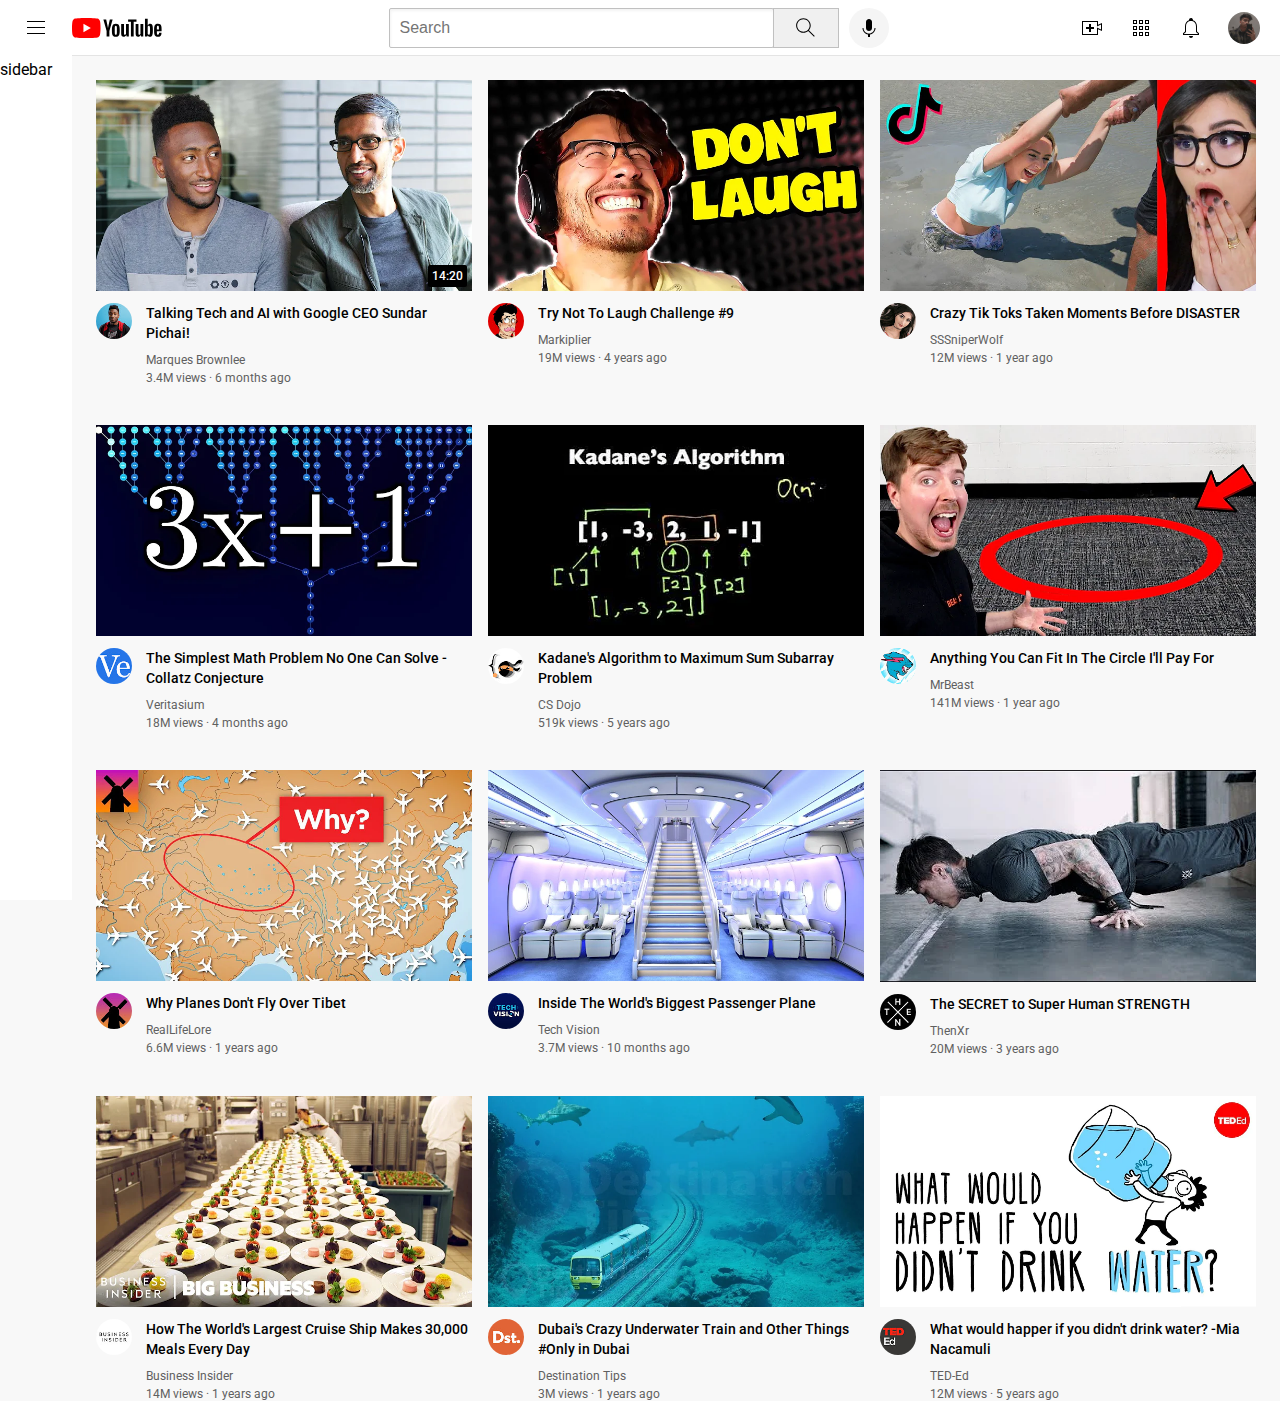
==== youtube.html @ 3d335d33 "files updated" ====
<!DOCTYPE html>
    <html lang="en">
    <head>
        <meta charset="UTF-8">
        <meta name="viewport" content="width=device-width, initial-scale=1.0">
        <title>Youtube.com Clone</title>
        <link rel="stylesheet" href="styles/video.css">
        <link rel="stylesheet" href="styles/sidebar.css">
        <link rel="stylesheet" href="styles/general.css">
        <link rel="stylesheet" href="styles/header.css">
        <link rel="preconnect" href="https://fonts.googleapis.com">
    <link rel="preconnect" href="https://fonts.gstatic.com" crossorigin>
    <link href="https://fonts.googleapis.com/css2?family=Roboto:wght@400;500;700&display=swap" rel="stylesheet">
    </head>
    <body>
        <div class="header">
            <div class="left-section"> 
                <img class ="hamburger-menu" src="icons/hamburger-menu.svg">
                <img class ="youtube-logo" src="icons/youtube-logo.svg">
            </div>
            <div class="middle-section">
                <input class="search-bar"
                 type="text" placeholder="Search">
                <button class="search-button"><img class="search-icon" src="icons/search.svg">
                </button>
                <button class="voice-search-button">
                    <img  class="voice-search-icon" src="icons/voice-search-icon.svg">
                </button>
            </div>
            <div class="right-section">
                <img class="upload-icon" src="icons/upload.svg">     
                <img class="youtube-apps-icon" src="icons/youtube-apps.svg">
                <img class="notifications-icon" src="icons/notifications.svg">  
                <img class="current-user-picture" src="images/profile photo.jpeg">   
            </div>
        </div>
        <div  class="sidebar">
            sidebar
        </div>
        <div class="video-grid">  
            <div class="video-preview">
                <div class="thumbnail-row">
                    <img class ="thumbnail" src="images/thumbnail-1.webp">
                    <div class="video-time">14:20</div>
                </div> 
                <div class="video-info-grid">
                    <div class="channel-picture"> 
                        <img class="profile-picture" src="images/channel-1.jpeg">
                    </div>
                    <div class="video-info">
                    <p class="video-title">Talking Tech and AI with Google CEO Sundar Pichai!</p>
                    <p class="video-author">Marques Brownlee</p>
                    <p class="video-stats">3.4M views &#183 6 months ago</p>
                    </div>        
                </div>
                </div>
                        
                <div class="video-preview">
                    <div class="thumbnail-row">
                        <img class ="thumbnail" src="images/thumbnail-2.webp">
                    </div> 
                    <div class="video-info-grid">
                        <div class="channel-picture"> 
                            <img class="profile-picture" src="images/channel-2.jpeg">
                        </div>
                        <div class="video-info">
                        <p class="video-title">Try Not To Laugh Challenge #9</p>
                        <p class="video-author">Markiplier</p>
                        <p class="video-stats">19M views &#183 4 years ago</p>
                        </div>        
                    </div>
                </div> 
                
                <div class="video-preview">
                    <div class="thumbnail-row">
                        <img class ="thumbnail" src="images/thumbnail-3.webp">
                    </div> 
                    <div class="video-info-grid">
                        <div class="channel-picture"> 
                            <img class="profile-picture" src="images/channel-3.jpeg">
                        </div>
                        <div class="video-info">
                        <p class="video-title">Crazy Tik Toks Taken Moments Before DISASTER</p>
                        <p class="video-author">SSSniperWolf</p>
                        <p class="video-stats">12M views &#183 1 year ago</p>
                        </div>        
                    </div>
                    </div>
                            
                    <div class="video-preview">
                        <div class="thumbnail-row">
                            <img class ="thumbnail" src="images/thumbnail-4.webp">
                        </div> 
                        <div class="video-info-grid">
                            <div class="channel-picture"> 
                                <img class="profile-picture" src="images/channel-4.jpeg">
                            </div>
                            <div class="video-info">
                            <p class="video-title">
                                The Simplest Math Problem No One Can Solve - Collatz Conjecture</p>
                            <p class="video-author">Veritasium</p>
                            <p class="video-stats">18M views &#183 4 months ago</p>
                            </div>        
                        </div>
                    </div>
    
                    <div class="video-preview">
                        <div class="thumbnail-row">
                            <img class ="thumbnail" src="images/thumbnail-5.webp">
                        </div> 
                        <div class="video-info-grid">
                            <div class="channel-picture"> 
                                <img class="profile-picture" src="images/channel-5.jpeg">
                            </div>
                            <div class="video-info">
                            <p class="video-title">Kadane's Algorithm to Maximum Sum Subarray Problem</p>
                            <p class="video-author">CS Dojo</p>
                            <p class="video-stats">519k views &#183 5 years ago</p>
                            </div>        
                        </div>
                    </div>

                    <div class="video-preview">
                        <div class="thumbnail-row">
                            <img class ="thumbnail" src="images/thumbnail-6.webp">
                        </div> 
                        <div class="video-info-grid">
                            <div class="channel-picture"> 
                                <img class="profile-picture" src="images/channel-6.jpeg">
                            </div>
                            <div class="video-info">
                            <p class="video-title">
                                Anything You Can Fit In The Circle I'll Pay For</p>
                            <p class="video-author">MrBeast</p>
                            <p class="video-stats">141M views &#183 1 year ago</p>
                            </div>        
                        </div>
                        </div>
                        <div class="video-preview">
                            <div class="thumbnail-row">
                                <img class ="thumbnail" src="images/thumbnail-7.webp">
                            </div> 
                            <div class="video-info-grid">
                                <div class="channel-picture"> 
                                    <img class="profile-picture" src="images/channel-7.jpeg">
                                </div>
                                <div class="video-info">
                                <p class="video-title">Why Planes Don't Fly Over Tibet</p>
                                <p class="video-author">RealLifeLore</p>
                                <p class="video-stats">6.6M views &#183 1 years ago</p>
                                </div>        
                            </div>
                        </div> 
                        <div class="video-preview">
                            <div class="thumbnail-row">
                                <img class ="thumbnail" src="images/thumbnail-8.webp">
                            </div> 
                            <div class="video-info-grid">
                                <div class="channel-picture"> 
                                    <img class="profile-picture" src="images/channel-8.jpeg">
                                </div>
                                <div class="video-info">
                                <p class="video-title">Inside The World's Biggest Passenger Plane</p>
                                <p class="video-author">Tech Vision</p>
                                <p class="video-stats">3.7M views &#183 10 months ago</p>
                                </div>        
                            </div>
                        </div> 
                        <div class="video-preview">
                            <div class="thumbnail-row">
                                <img class ="thumbnail" src="images/thumbnail-9.webp">
                            </div> 
                            <div class="video-info-grid">
                                <div class="channel-picture"> 
                                    <img class="profile-picture" src="images/channel-9.jpeg">
                                </div>
                                <div class="video-info">
                                <p class="video-title">The SECRET to Super Human STRENGTH</p>
                                <p class="video-author">ThenXr</p>
                                <p class="video-stats">20M views &#183 3 years ago</p>
                                </div>        
                            </div>
                        </div>
                        <div class="video-preview">
                            <div class="thumbnail-row">
                                <img class ="thumbnail" src="images/thumbnail-10.webp">
                            </div> 
                            <div class="video-info-grid">
                                <div class="channel-picture"> 
                                    <img class="profile-picture" src="images/channel-10.jpeg">
                                </div>
                                <div class="video-info">
                                <p class="video-title">How The World's Largest Cruise Ship Makes 30,000 Meals Every Day</p>
                                <p class="video-author">Business Insider</p>
                                <p class="video-stats">14M views &#183 1 years ago</p>
                                </div>        
                            </div>
                        </div> 
                        <div class="video-preview">
                            <div class="thumbnail-row">
                                <img class ="thumbnail" src="images/thumbnail-11.webp">
                            </div> 
                            <div class="video-info-grid">
                                <div class="channel-picture"> 
                                    <img class="profile-picture" src="images/channel-11.jpeg">
                                </div>
                                <div class="video-info">
                                <p class="video-title">Dubai's Crazy Underwater Train and Other Things #Only in Dubai</p>
                                <p class="video-author">Destination Tips</p>
                                <p class="video-stats">3M views &#183 1 years ago</p>
                                </div>        
                            </div>
                        </div> 
                        <div class="video-preview">
                            <div class="thumbnail-row">
                                <img class ="thumbnail" src="images/thumbnail-12.webp">
                            </div> 
                            <div class="video-info-grid">
                                <div class="channel-picture"> 
                                    <img class="profile-picture" src="images/channel-12.jpeg">
                                </div>
                                <div class="video-info">
                                <p class="video-title">What would happer if you didn't drink water? -Mia Nacamuli</p>
                                <p class="video-author">TED-Ed</p>
                                <p class="video-stats">12M views &#183 5 years ago</p>
                                </div>        
                            </div>
                        </div>  
                                
        </div>   
        </body>
        </html>
---- styles/video.css ----
.thumbnail {
    width: 100%;
  }
  
  .video-title {
    margin-top: 0;
    font-size: 14px;
    font-weight: 500;
    line-height: 20px;
    margin-bottom: 10px;
  }
  
  .video-info-grid {
    display: grid;
    grid-template-columns: 50px 1fr;
  }
  
  .profile-picture {
    width: 36px;
    border-radius: 50px;
  }
  
  .thumbnail-row {
    margin-bottom: 8px;
    position: relative;
  }
  
  .video-author,
  .video-stats {
    font-size: 12px;
    color: rgb(96, 96, 96);
  }
  
  .video-author {
    margin-bottom: 4px;
  }
  
  .video-grid {
    display: grid;
    grid-template-columns: 1fr 1fr 1fr;
    column-gap: 16px;
    row-gap: 40px;
  }
  
  .video-time {
    font-size: 12px;
    font-weight: 500;
    padding: 4px;
    border-radius: 2px;
    background-color: black;
    color: white;
    position: absolute;
    bottom: 8px;
    right: 5px;
  }
---- styles/sidebar.css ----
.sidebar {
    position: fixed;
    left: 0;
    bottom: 0;
    top: 55px;
    background-color: white;
    width: 72px;
    z-index: 200;
    padding-top: 5px;
  }
  


  /* Customize the scrollbar */
::-webkit-scrollbar {
  width: 10px; /* Set the width of the scrollbar */
}

/* Handle on hover */
::-webkit-scrollbar-thumb:hover {
  background: #cccccc; /* Change color on hover */
}

/* Handle on scrollbar grab */
::-webkit-scrollbar-thumb:active {
  background: #999999; /* Change color on scrollbar grab */
}

/* Track */
::-webkit-scrollbar-track {
  background: #f1f1f1; /* Set the background color of the scrollbar track */
}

/* Handle */
::-webkit-scrollbar-thumb {
  background: #aaaaaa; /* Set the color of the scrollbar handle */
  border-radius: 5px; /* Round the corners of the scrollbar handle */
}
---- styles/general.css ----
p {
    margin-top: 0;
    margin-bottom: 0;
  }
  
  body {
    font-family: Roboto, Arial;
    margin: 0;
    padding-top: 80px;
    padding-left: 96px;
    padding-right: 24px;
    background-color: rgb(248, 248, 248);
  }
---- styles/header.css ----
.header {
    height: 55px;
  
    display: flex;
    flex-direction: row;
    justify-content: space-between;
  
    position: fixed;
    top: 0;
    left: 0;
    right: 0;
    z-index: 100;
  
    background-color: white;
    border-bottom-width: 1px;
    border-bottom-style: solid;
    border-bottom-color: rgb(228, 228, 228);
  }
  
  .left-section {
    display: flex;
    align-items: center;
  }
  
  .hamburger-menu {
    height: 24px;
    margin-left: 24px;
    margin-right: 24px;
  }
  
  .youtube-logo {
    height: 20px;
  }
  
  .middle-section {
    flex: 1;
    margin-left: 70px;
    margin-right: 35px;
    max-width: 500px;
    display: flex;
    align-items: center;
  }
  
  .search-bar {
    flex: 1;
    height: 36px;
    padding-left: 10px;
    font-size: 16px;
    border: 1px solid rgb(192, 192, 192);
    border-radius: 2px;
    box-shadow: inset 1px 2px 3px rgba(0, 0, 0, 0.05);
    width: 0;
  }
  
  .search-bar::placeholder {
    font-size: 16px;
  }
  
  .search-button {
    height: 40px;
    width: 66px;
    background-color: rgb(240, 240, 240);
    border-width: 1px;
    border-style: solid;
    border-color: rgb(192, 192, 192);
    margin-left: -1px;
    margin-right: 10px;
  }
  
  .search-button,
  .voice-search-button,
  .upload-icon-container {
    display: flex;
    justify-content: center;
    align-items: center;
    position: relative;
  }
  
  .search-button .tooltip,
  .voice-search-button .tooltip,
  .upload-icon-container .tooltip {
    position: absolute;
    background-color: gray;
    color: white;
    padding-top: 4px;
    padding-bottom: 4px;
    padding-left: 8px;
    padding-right: 8px;
    border-radius: 2px;
    font-size: 12px;
    bottom: -30px;
    opacity: 0;
    transition: opacity 0.15s;
    pointer-events: none;
    white-space: nowrap;
  }
  
  .search-button:hover .tooltip,
  .voice-search-button:hover .tooltip,
  .upload-icon-container:hover .tooltip {
    opacity: 1;
  }
  
  .search-icon {
    height: 25px;
  }
  
  .voice-search-button {
    height: 40px;
    width: 40px;
    border-radius: 20px;
    border: none;
    background-color: rgb(245, 245, 245);
  }
  
  .voice-search-icon {
    height: 24px;
  }
  
  .right-section {
    width: 180px;
    margin-right: 20px;
    display: flex;
    align-items: center;
    justify-content: space-between;
    flex-shrink: 0;
  }
  
  .upload-icon {
    height: 24px;
  }
  
  .youtube-apps-icon {
    height: 24px;
  }
  
  .notifications-icon {
    height: 24px;
  }
  
  .notifications-icon-container {
    position: relative;
  }
  
  .notifications-count {
    position: absolute;
    top: -2px;
    right: -5px;
    background-color: rgb(200, 0, 0);
    color: white;
    font-size: 11px;
    padding-left: 5px;
    padding-right: 5px;
    padding-top: 2px;
    padding-bottom: 2px;
    border-radius: 10px;
  }
  
  .current-user-picture {
    height: 32px;
    border-radius: 16px;
  }
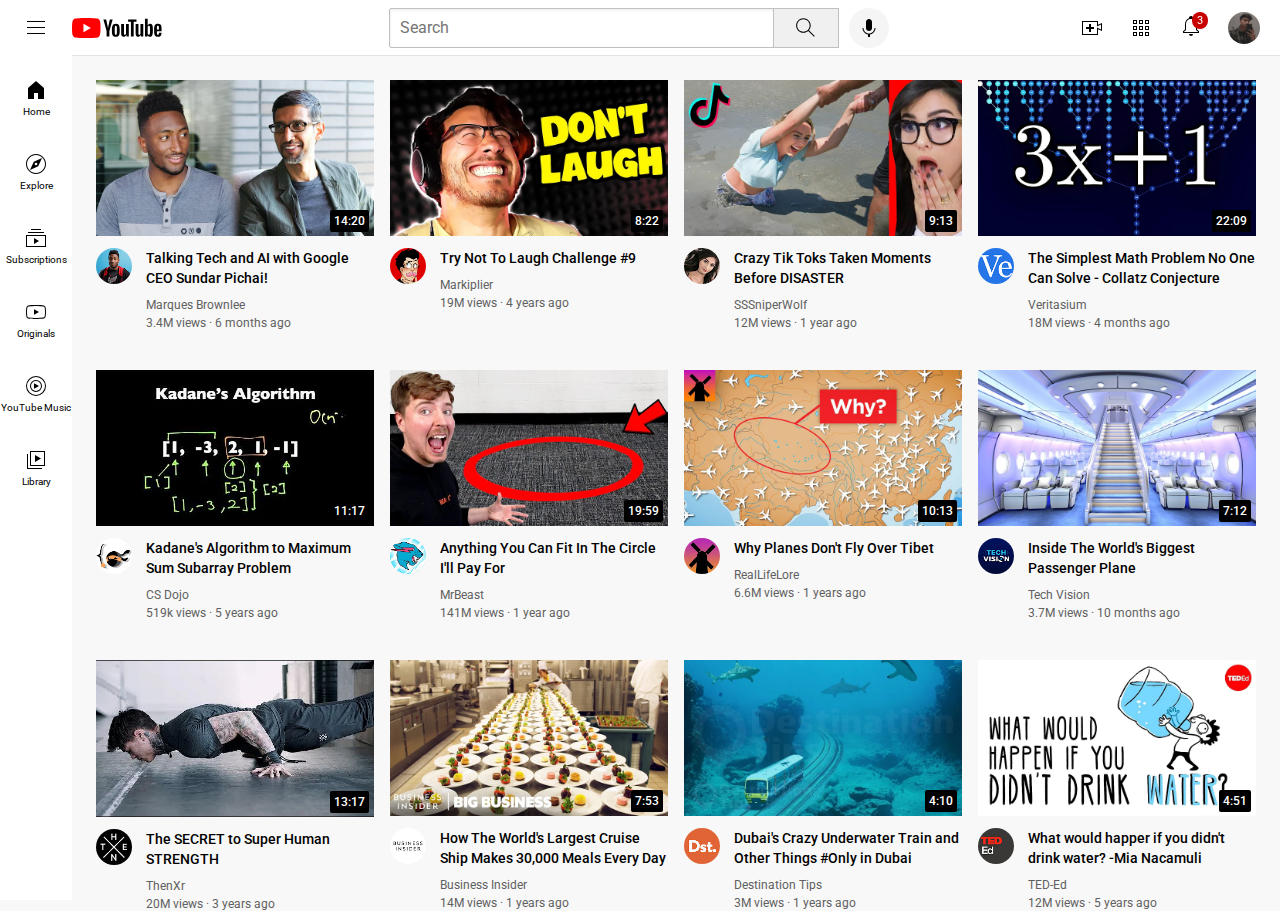
==== commit 99c5de5b: "made it responsive" ====
--- a/youtube.html
+++ b/youtube.html
@@ -3,7 +3,7 @@
     <head>
         <meta charset="UTF-8">
         <meta name="viewport" content="width=device-width, initial-scale=1.0">
-        <title>Youtube.com Clone</title>
+        <title>Youtube Clone</title>
         <link rel="stylesheet" href="styles/video.css">
         <link rel="stylesheet" href="styles/sidebar.css">
         <link rel="stylesheet" href="styles/general.css">
@@ -19,24 +19,56 @@
                 <img class ="youtube-logo" src="icons/youtube-logo.svg">
             </div>
             <div class="middle-section">
-                <input class="search-bar"
-                 type="text" placeholder="Search">
-                <button class="search-button"><img class="search-icon" src="icons/search.svg">
+                <input class="search-bar" type="text" placeholder="Search">
+                <button class="search-button">
+                  <img class="search-icon" src="icons/search.svg">
+                  <div class="tooltip">Search</div>
                 </button>
                 <button class="voice-search-button">
                     <img  class="voice-search-icon" src="icons/voice-search-icon.svg">
+                    <div class="tooltip">Search with your voice</div>
                 </button>
             </div>
             <div class="right-section">
-                <img class="upload-icon" src="icons/upload.svg">     
+                <div class="upload-icon-container">
+                  <img class="upload-icon" src="icons/upload.svg">
+                  <div class="tooltip">Create</div>
+                </div>
                 <img class="youtube-apps-icon" src="icons/youtube-apps.svg">
-                <img class="notifications-icon" src="icons/notifications.svg">  
-                <img class="current-user-picture" src="images/profile photo.jpeg">   
+                <div class="notifications-icon-container">
+                  <img class="notifications-icon" src="icons/notifications.svg">
+                  <div class="notifications-count">3</div>
+                </div>
+                <img class="current-user-picture" src="images/profile photo.jpeg">
+              </div>
+            </div>
+        <div class="sidebar">
+            <div class="sidebar-link">
+              <img src="icons/home.svg">
+              <div>Home</div>
+            </div>
+            <div class="sidebar-link">
+              <img src="icons/explore.svg">
+              <div>Explore</div>
+            </div>
+            <div class="sidebar-link">
+              <img src="icons/subscriptions.svg">
+              <div>Subscriptions</div>
+            </div>
+            <div class="sidebar-link">
+              <img src="icons/originals.svg">
+              <div>Originals</div>
+            </div>
+            <div class="sidebar-link">
+              <img src="icons/youtube-music.svg">
+              <div>YouTube Music</div>
+            </div>
+            <div class="sidebar-link">
+              <img src="icons/library.svg">
+              <div>Library</div>
             </div>
         </div>
-        <div  class="sidebar">
-            sidebar
-        </div>
+      
         <div class="video-grid">  
             <div class="video-preview">
                 <div class="thumbnail-row">
@@ -58,6 +90,7 @@
                 <div class="video-preview">
                     <div class="thumbnail-row">
                         <img class ="thumbnail" src="images/thumbnail-2.webp">
+                        <div class="video-time">8:22</div>
                     </div> 
                     <div class="video-info-grid">
                         <div class="channel-picture"> 
@@ -74,6 +107,7 @@
                 <div class="video-preview">
                     <div class="thumbnail-row">
                         <img class ="thumbnail" src="images/thumbnail-3.webp">
+                        <div class="video-time">9:13</div>
                     </div> 
                     <div class="video-info-grid">
                         <div class="channel-picture"> 
@@ -90,6 +124,7 @@
                     <div class="video-preview">
                         <div class="thumbnail-row">
                             <img class ="thumbnail" src="images/thumbnail-4.webp">
+                            <div class="video-time">22:09</div>
                         </div> 
                         <div class="video-info-grid">
                             <div class="channel-picture"> 
@@ -107,6 +142,7 @@
                     <div class="video-preview">
                         <div class="thumbnail-row">
                             <img class ="thumbnail" src="images/thumbnail-5.webp">
+                            <div class="video-time">11:17</div>
                         </div> 
                         <div class="video-info-grid">
                             <div class="channel-picture"> 
@@ -123,6 +159,7 @@
                     <div class="video-preview">
                         <div class="thumbnail-row">
                             <img class ="thumbnail" src="images/thumbnail-6.webp">
+                            <div class="video-time">19:59</div>
                         </div> 
                         <div class="video-info-grid">
                             <div class="channel-picture"> 
@@ -139,6 +176,7 @@
                         <div class="video-preview">
                             <div class="thumbnail-row">
                                 <img class ="thumbnail" src="images/thumbnail-7.webp">
+                                <div class="video-time">10:13</div>
                             </div> 
                             <div class="video-info-grid">
                                 <div class="channel-picture"> 
@@ -154,6 +192,7 @@
                         <div class="video-preview">
                             <div class="thumbnail-row">
                                 <img class ="thumbnail" src="images/thumbnail-8.webp">
+                                <div class="video-time">7:12</div>
                             </div> 
                             <div class="video-info-grid">
                                 <div class="channel-picture"> 
@@ -169,6 +208,7 @@
                         <div class="video-preview">
                             <div class="thumbnail-row">
                                 <img class ="thumbnail" src="images/thumbnail-9.webp">
+                                <div class="video-time">13:17</div>
                             </div> 
                             <div class="video-info-grid">
                                 <div class="channel-picture"> 
@@ -184,6 +224,7 @@
                         <div class="video-preview">
                             <div class="thumbnail-row">
                                 <img class ="thumbnail" src="images/thumbnail-10.webp">
+                                <div class="video-time">7:53</div>
                             </div> 
                             <div class="video-info-grid">
                                 <div class="channel-picture"> 
@@ -199,6 +240,7 @@
                         <div class="video-preview">
                             <div class="thumbnail-row">
                                 <img class ="thumbnail" src="images/thumbnail-11.webp">
+                                <div class="video-time">4:10</div>
                             </div> 
                             <div class="video-info-grid">
                                 <div class="channel-picture"> 
@@ -214,6 +256,7 @@
                         <div class="video-preview">
                             <div class="thumbnail-row">
                                 <img class ="thumbnail" src="images/thumbnail-12.webp">
+                                <div class="video-time">4:51</div>
                             </div> 
                             <div class="video-info-grid">
                                 <div class="channel-picture"> 
--- a/styles/video.css
+++ b/styles/video.css
@@ -1,56 +1,88 @@
 .thumbnail {
-    width: 100%;
+  width: 100%;
+}
+
+.video-title {
+  margin-top: 0;
+  font-size: 14px;
+  font-weight: 500;
+  line-height: 20px;
+  margin-bottom: 10px;
+}
+
+.video-info-grid {
+  display: grid;
+  grid-template-columns: 50px 1fr;
+}
+
+.profile-picture {
+  width: 36px;
+  border-radius: 50px;
+}
+
+.thumbnail-row {
+  margin-bottom: 8px;
+  position: relative;
+}
+
+.video-author,
+.video-stats {
+  font-size: 12px;
+  color: rgb(96, 96, 96);
+}
+
+.video-author {
+  margin-bottom: 4px;
+}
+
+.video-grid {
+  display: grid;
+  grid-template-columns: 1fr 1fr 1fr;
+  column-gap: 16px;
+  row-gap: 40px;
+}
+
+.video-time {
+  font-family: Roboto, Arial;
+  font-size: 12px;
+  font-weight: 500;
+  padding-left: 4px;
+  padding-right: 4px;
+  padding-top: 4px;
+  padding-bottom: 4px;
+  border-radius: 2px;
+  background-color: black;
+  color: white;
+  position: absolute;
+  bottom: 8px;
+  right: 5px;
+}
+@media (max-width: 750px) {
+  .video-grid {
+    grid-template-columns: 1fr 1fr;
   }
-  
-  .video-title {
-    margin-top: 0;
-    font-size: 14px;
-    font-weight: 500;
-    line-height: 20px;
-    margin-bottom: 10px;
+}
+
+@media (min-width: 751px) and (max-width: 999px) {
+  .video-grid {
+    grid-template-columns: 1fr 1fr 1fr;
   }
-  
-  .video-info-grid {
-    display: grid;
-    grid-template-columns: 50px 1fr;
+}
+
+@media (min-width: 1000px) {
+  .video-grid {
+    grid-template-columns: 1fr 1fr 1fr 1fr;
   }
-  
-  .profile-picture {
-    width: 36px;
-    border-radius: 50px;
-  }
-  
-  .thumbnail-row {
-    margin-bottom: 8px;
-    position: relative;
-  }
-  
-  .video-author,
-  .video-stats {
-    font-size: 12px;
-    color: rgb(96, 96, 96);
-  }
-  
-  .video-author {
-    margin-bottom: 4px;
-  }
-  
-  .video-grid {
-    display: grid;
-    grid-template-columns: 1fr 1fr 1fr;
-    column-gap: 16px;
-    row-gap: 40px;
-  }
-  
-  .video-time {
-    font-size: 12px;
-    font-weight: 500;
-    padding: 4px;
-    border-radius: 2px;
-    background-color: black;
-    color: white;
-    position: absolute;
-    bottom: 8px;
-    right: 5px;
-  }
-  +}
+
+.video-time {
+  font-size: 12px;
+  font-weight: 500;
+  padding: 4px;
+  border-radius: 2px;
+  background-color: black;
+  color: white;
+  position: absolute;
+  bottom: 8px;
+  right: 5px;
+}
--- a/styles/sidebar.css
+++ b/styles/sidebar.css
@@ -1,40 +1,33 @@
 .sidebar {
-    position: fixed;
-    left: 0;
-    bottom: 0;
-    top: 55px;
-    background-color: white;
-    width: 72px;
-    z-index: 200;
-    padding-top: 5px;
-  }
-  
-
-
-  /* Customize the scrollbar */
-::-webkit-scrollbar {
-  width: 10px; /* Set the width of the scrollbar */
+  position: fixed;
+  left: 0;
+  bottom: 0;
+  top: 55px;
+  background-color: white;
+  width: 72px;
+  z-index: 200;
+  padding-top: 5px;
 }
 
-/* Handle on hover */
-::-webkit-scrollbar-thumb:hover {
-  background: #cccccc; /* Change color on hover */
+.sidebar-link {
+  height: 74px;
+  display: flex;
+  justify-content: center;
+  align-items: center;
+  flex-direction: column;
+  cursor: pointer;
 }
 
-/* Handle on scrollbar grab */
-::-webkit-scrollbar-thumb:active {
-  background: #999999; /* Change color on scrollbar grab */
+.sidebar-link:hover {
+  background-color: rgb(235, 235, 235);
 }
 
-/* Track */
-::-webkit-scrollbar-track {
-  background: #f1f1f1; /* Set the background color of the scrollbar track */
+.sidebar-link img {
+  height: 24px;
+  margin-bottom: 4px;
 }
 
-/* Handle */
-::-webkit-scrollbar-thumb {
-  background: #aaaaaa; /* Set the color of the scrollbar handle */
-  border-radius: 5px; /* Round the corners of the scrollbar handle */
-}
-
-  +.sidebar-link div {
+  font-family: Roboto, Arial;
+  font-size: 10px;
+}--- a/styles/header.css
+++ b/styles/header.css
@@ -1,163 +1,167 @@
 .header {
-    height: 55px;
-  
-    display: flex;
-    flex-direction: row;
-    justify-content: space-between;
-  
-    position: fixed;
-    top: 0;
-    left: 0;
-    right: 0;
-    z-index: 100;
-  
-    background-color: white;
-    border-bottom-width: 1px;
-    border-bottom-style: solid;
-    border-bottom-color: rgb(228, 228, 228);
-  }
-  
-  .left-section {
-    display: flex;
-    align-items: center;
-  }
-  
-  .hamburger-menu {
-    height: 24px;
-    margin-left: 24px;
-    margin-right: 24px;
-  }
-  
-  .youtube-logo {
-    height: 20px;
-  }
-  
-  .middle-section {
-    flex: 1;
-    margin-left: 70px;
-    margin-right: 35px;
-    max-width: 500px;
-    display: flex;
-    align-items: center;
-  }
-  
-  .search-bar {
-    flex: 1;
-    height: 36px;
-    padding-left: 10px;
-    font-size: 16px;
-    border: 1px solid rgb(192, 192, 192);
-    border-radius: 2px;
-    box-shadow: inset 1px 2px 3px rgba(0, 0, 0, 0.05);
-    width: 0;
-  }
-  
-  .search-bar::placeholder {
-    font-size: 16px;
-  }
-  
-  .search-button {
-    height: 40px;
-    width: 66px;
-    background-color: rgb(240, 240, 240);
-    border-width: 1px;
-    border-style: solid;
-    border-color: rgb(192, 192, 192);
-    margin-left: -1px;
-    margin-right: 10px;
-  }
-  
-  .search-button,
-  .voice-search-button,
-  .upload-icon-container {
-    display: flex;
-    justify-content: center;
-    align-items: center;
-    position: relative;
-  }
-  
-  .search-button .tooltip,
-  .voice-search-button .tooltip,
-  .upload-icon-container .tooltip {
-    position: absolute;
-    background-color: gray;
-    color: white;
-    padding-top: 4px;
-    padding-bottom: 4px;
-    padding-left: 8px;
-    padding-right: 8px;
-    border-radius: 2px;
-    font-size: 12px;
-    bottom: -30px;
-    opacity: 0;
-    transition: opacity 0.15s;
-    pointer-events: none;
-    white-space: nowrap;
-  }
-  
-  .search-button:hover .tooltip,
-  .voice-search-button:hover .tooltip,
-  .upload-icon-container:hover .tooltip {
-    opacity: 1;
-  }
-  
-  .search-icon {
-    height: 25px;
-  }
-  
-  .voice-search-button {
-    height: 40px;
-    width: 40px;
-    border-radius: 20px;
-    border: none;
-    background-color: rgb(245, 245, 245);
-  }
-  
-  .voice-search-icon {
-    height: 24px;
-  }
-  
-  .right-section {
-    width: 180px;
-    margin-right: 20px;
-    display: flex;
-    align-items: center;
-    justify-content: space-between;
-    flex-shrink: 0;
-  }
-  
-  .upload-icon {
-    height: 24px;
-  }
-  
-  .youtube-apps-icon {
-    height: 24px;
-  }
-  
-  .notifications-icon {
-    height: 24px;
-  }
-  
-  .notifications-icon-container {
-    position: relative;
-  }
-  
-  .notifications-count {
-    position: absolute;
-    top: -2px;
-    right: -5px;
-    background-color: rgb(200, 0, 0);
-    color: white;
-    font-size: 11px;
-    padding-left: 5px;
-    padding-right: 5px;
-    padding-top: 2px;
-    padding-bottom: 2px;
-    border-radius: 10px;
-  }
-  
-  .current-user-picture {
-    height: 32px;
-    border-radius: 16px;
-  }
-  +  height: 55px;
+
+  display: flex;
+  flex-direction: row;
+  justify-content: space-between;
+
+  position: fixed;
+  top: 0;
+  left: 0;
+  right: 0;
+  z-index: 100;
+
+  background-color: white;
+  border-bottom-width: 1px;
+  border-bottom-style: solid;
+  border-bottom-color: rgb(228, 228, 228);
+}
+
+.left-section {
+  display: flex;
+  align-items: center;
+}
+
+.hamburger-menu {
+  height: 24px;
+  margin-left: 24px;
+  margin-right: 24px;
+}
+
+.youtube-logo {
+  height: 20px;
+}
+
+.middle-section {
+  flex: 1;
+  margin-left: 70px;
+  margin-right: 35px;
+  max-width: 500px;
+  display: flex;
+  align-items: center;
+}
+
+.search-bar {
+  flex: 1;
+  height: 36px;
+  padding-left: 10px;
+  font-size: 16px;
+  border-width: 1px;
+  border-style: solid;
+  border-color: rgb(192, 192, 192);
+  border-radius: 2px;
+  box-shadow: inset 1px 2px 3px rgba(0, 0, 0, 0.05);
+  width: 0;
+}
+
+.search-bar::placeholder {
+  font-family: Roboto, Arial;
+  font-size: 16px;
+}
+
+.search-button {
+  height: 40px;
+  width: 66px;
+  background-color: rgb(240, 240, 240);
+  border-width: 1px;
+  border-style: solid;
+  border-color: rgb(192, 192, 192);
+  margin-left: -1px;
+  margin-right: 10px;
+}
+
+.search-button,
+.voice-search-button,
+.upload-icon-container {
+  display: flex;
+  justify-content: center;
+  align-items: center;
+  position: relative;
+}
+
+.search-button .tooltip,
+.voice-search-button .tooltip,
+.upload-icon-container .tooltip {
+  font-family: Roboto, Arial;
+  position: absolute;
+  background-color: gray;
+  color: white;
+  padding-top: 4px;
+  padding-bottom: 4px;
+  padding-left: 8px;
+  padding-right: 8px;
+  border-radius: 2px;
+  font-size: 12px;
+  bottom: -30px;
+  opacity: 0;
+  transition: opacity 0.15s;
+  pointer-events: none;
+  white-space: nowrap;
+}
+
+.search-button:hover .tooltip,
+.voice-search-button:hover .tooltip,
+.upload-icon-container:hover .tooltip {
+  opacity: 1;
+}
+
+.search-icon {
+  height: 25px;
+}
+
+.voice-search-button {
+  height: 40px;
+  width: 40px;
+  border-radius: 20px;
+  border: none;
+  background-color: rgb(245, 245, 245);
+}
+
+.voice-search-icon {
+  height: 24px;
+}
+
+.right-section {
+  width: 180px;
+  margin-right: 20px;
+  display: flex;
+  align-items: center;
+  justify-content: space-between;
+  flex-shrink: 0;
+}
+
+.upload-icon {
+  height: 24px;
+}
+
+.youtube-apps-icon {
+  height: 24px;
+}
+
+.notifications-icon {
+  height: 24px;
+}
+
+.notifications-icon-container {
+  position: relative;
+}
+
+.notifications-count {
+  position: absolute;
+  top: -2px;
+  right: -5px;
+  background-color: rgb(200, 0, 0);
+  color: white;
+  font-family: Roboto, Arial;
+  font-size: 11px;
+  padding-left: 5px;
+  padding-right: 5px;
+  padding-top: 2px;
+  padding-bottom: 2px;
+  border-radius: 10px;
+}
+
+.current-user-picture {
+  height: 32px;
+  border-radius: 16px;
+}
